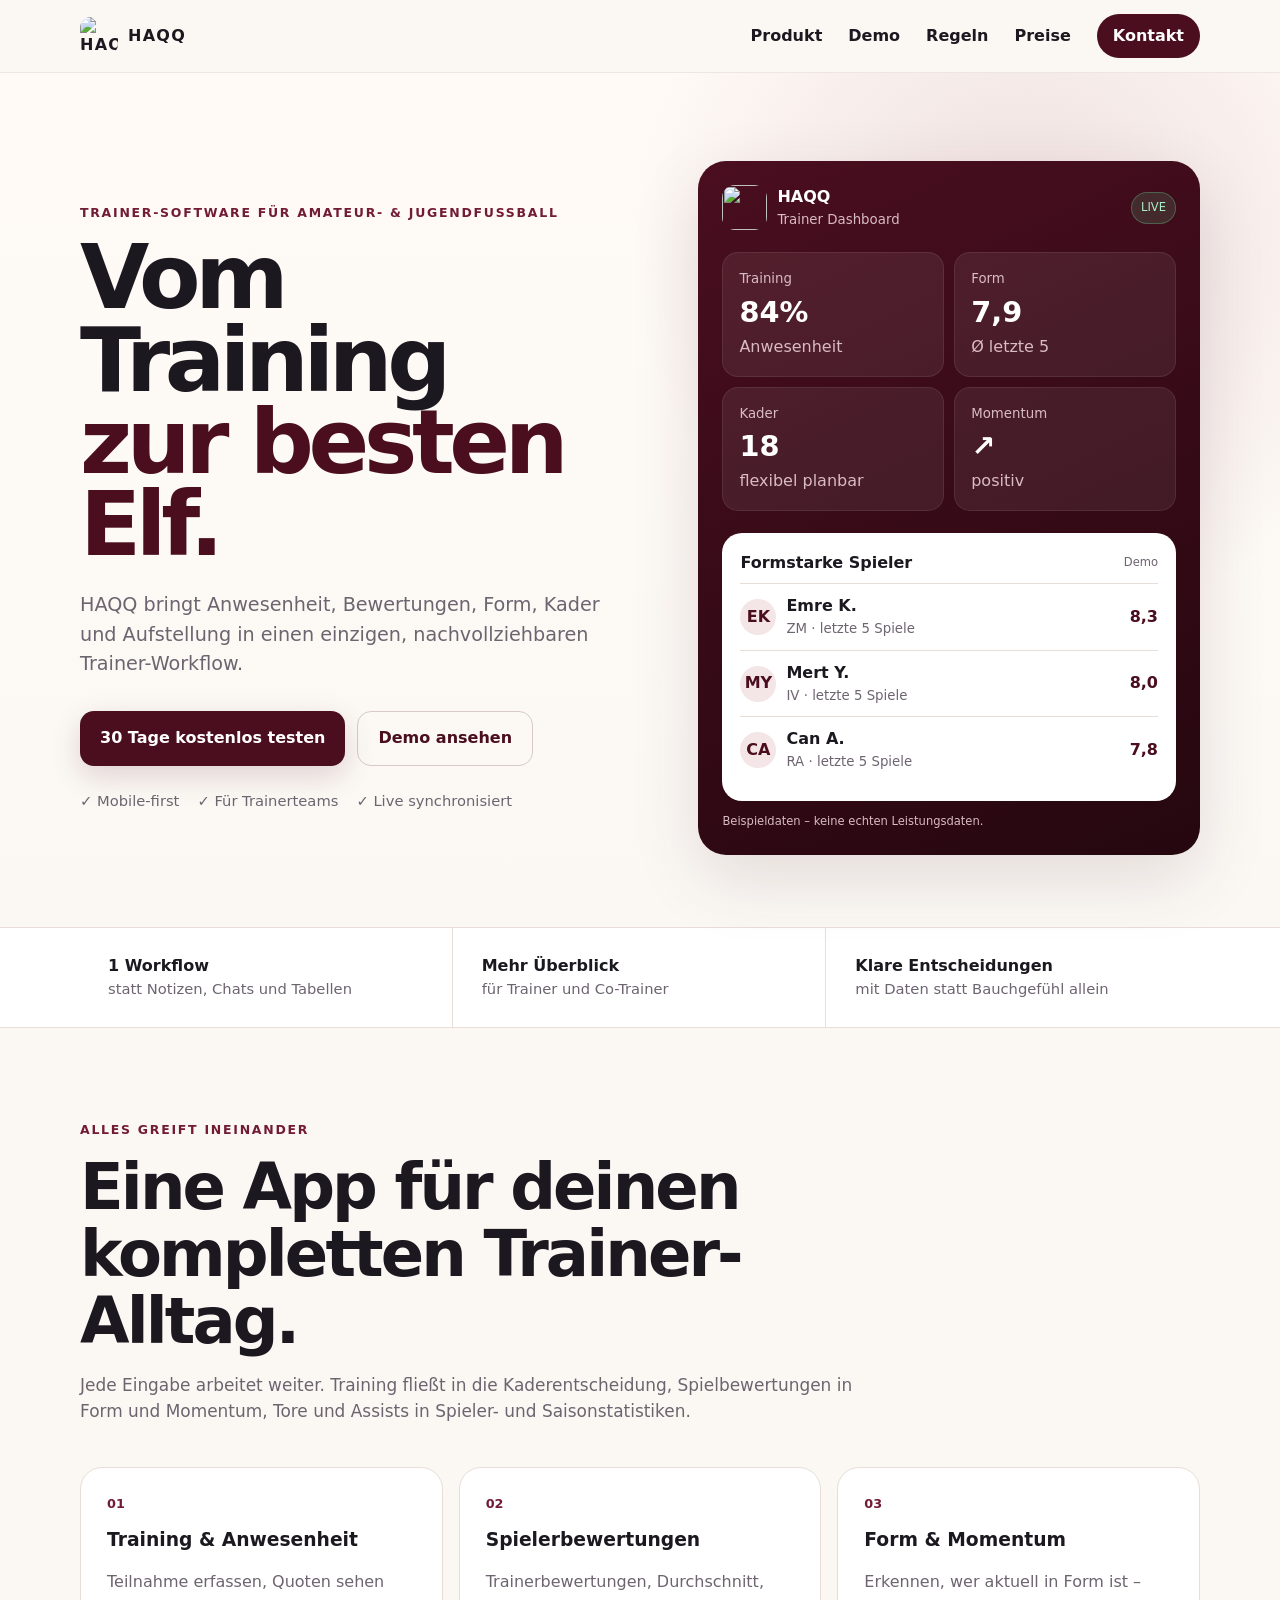
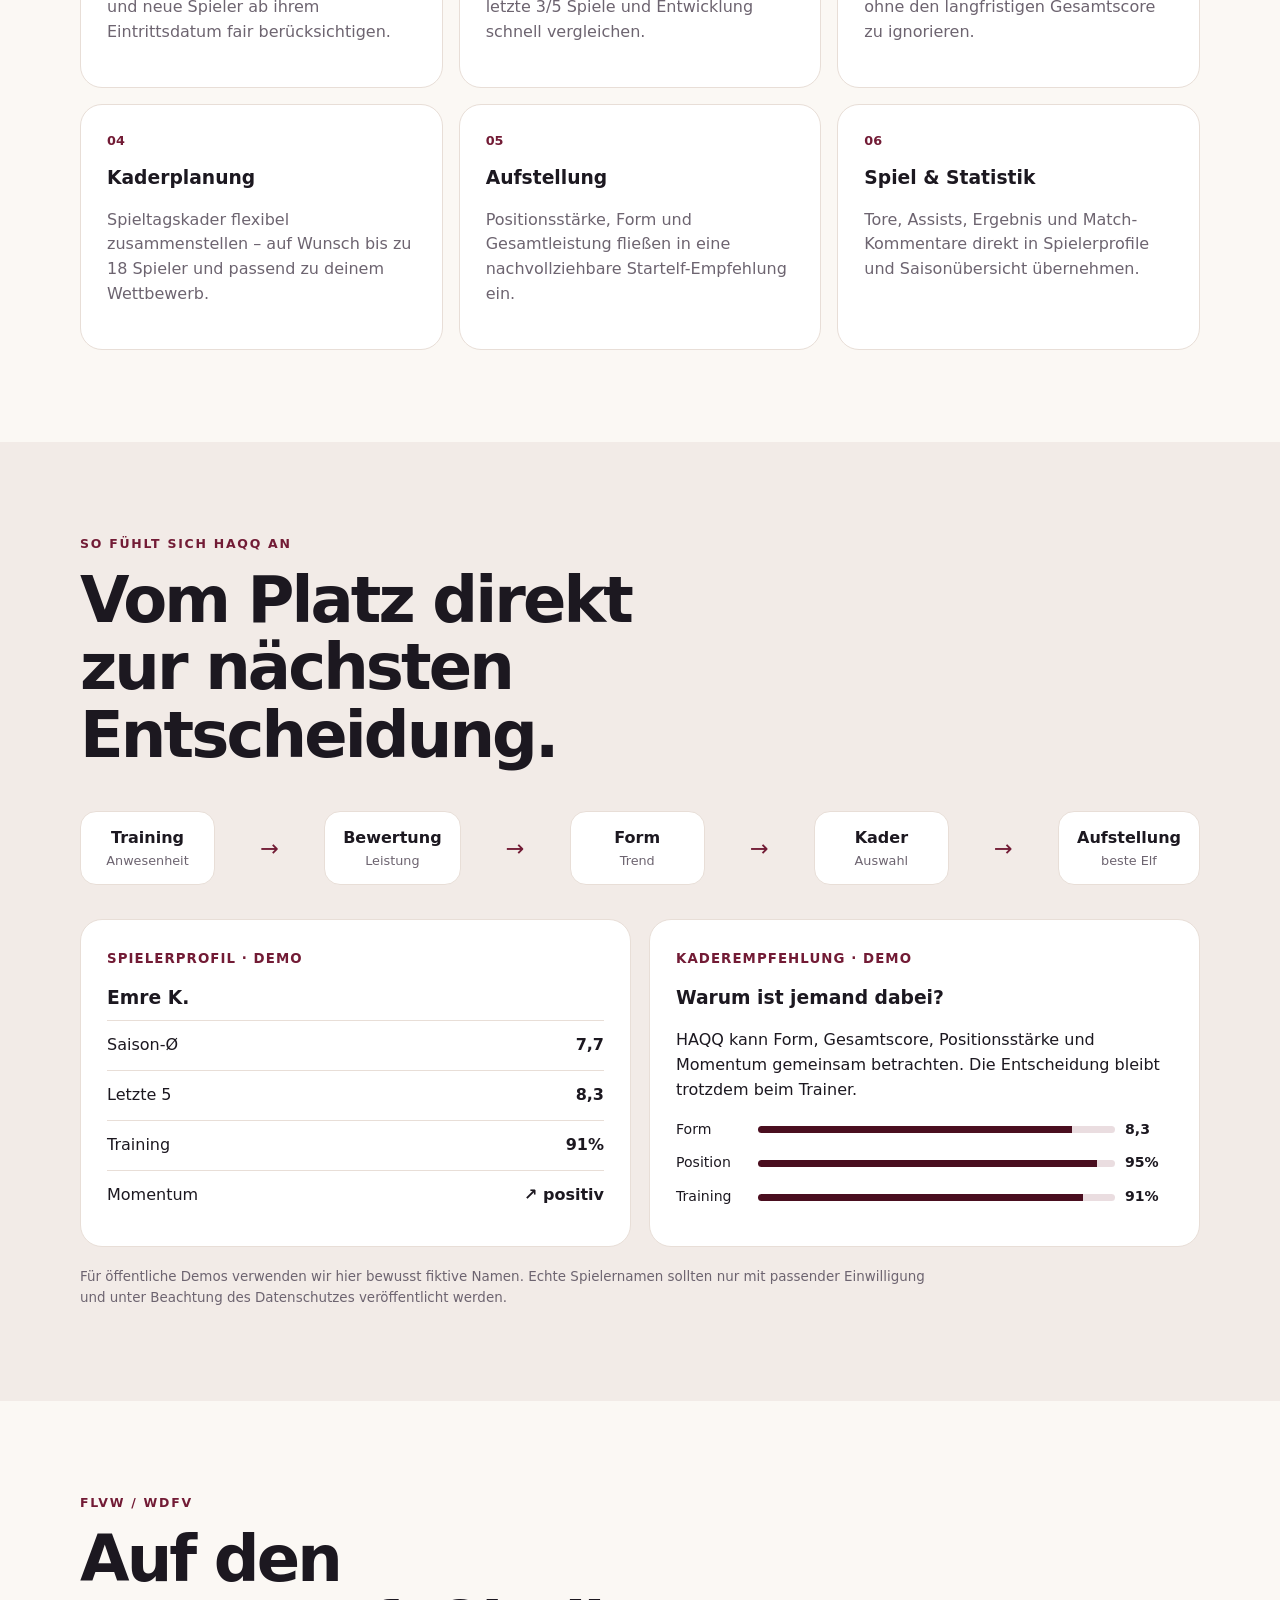
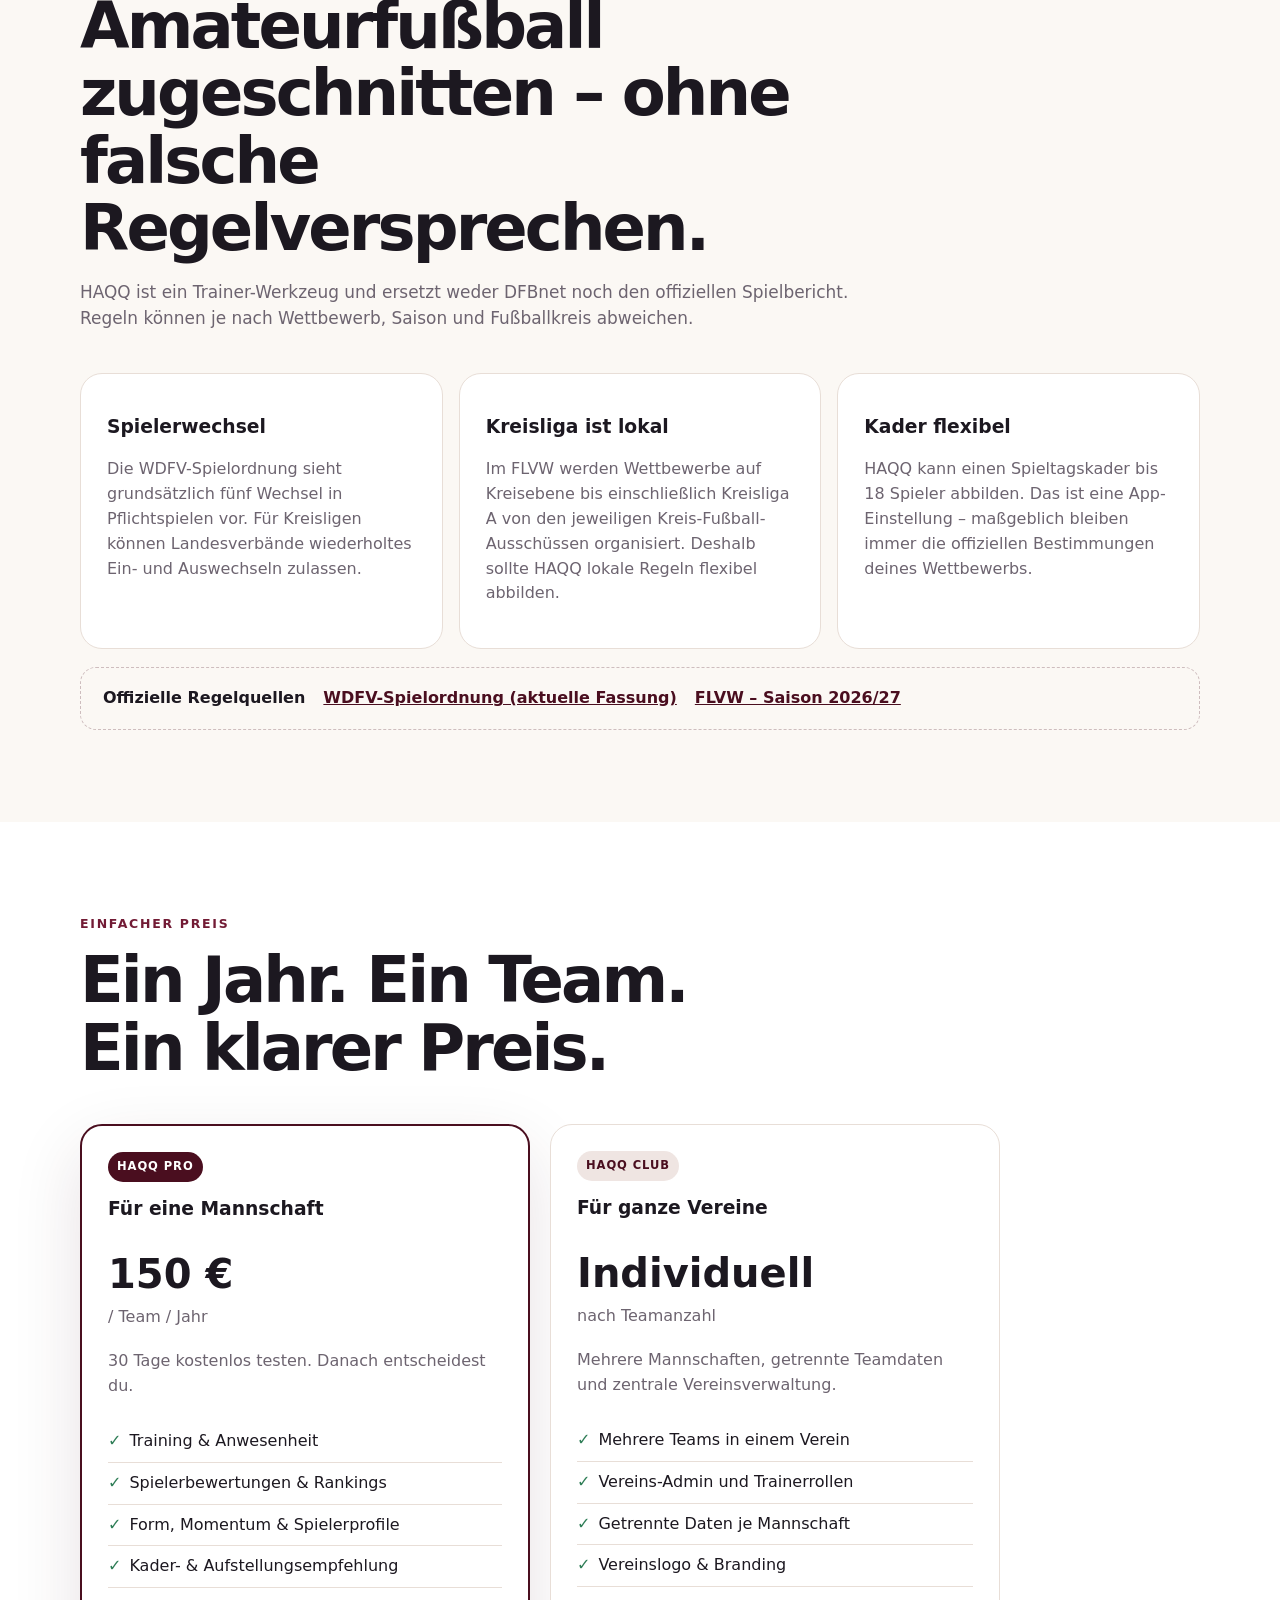
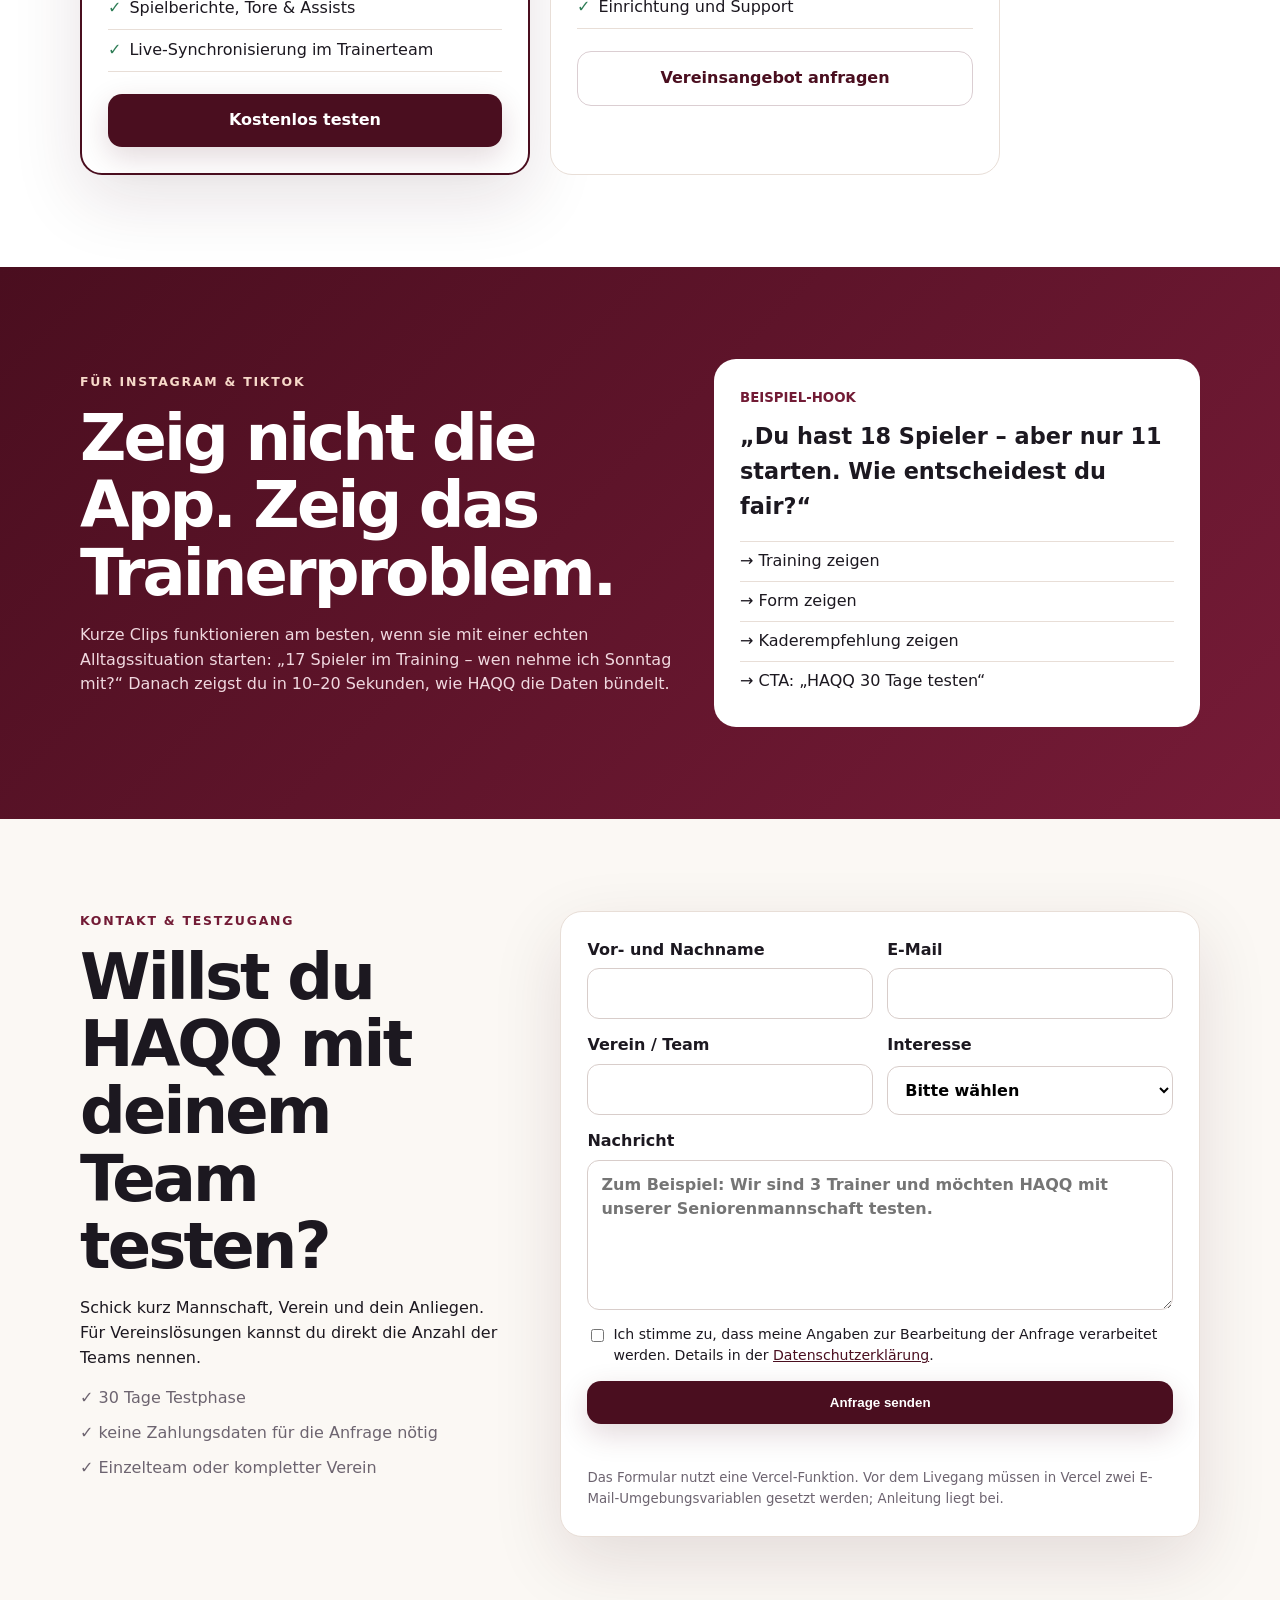
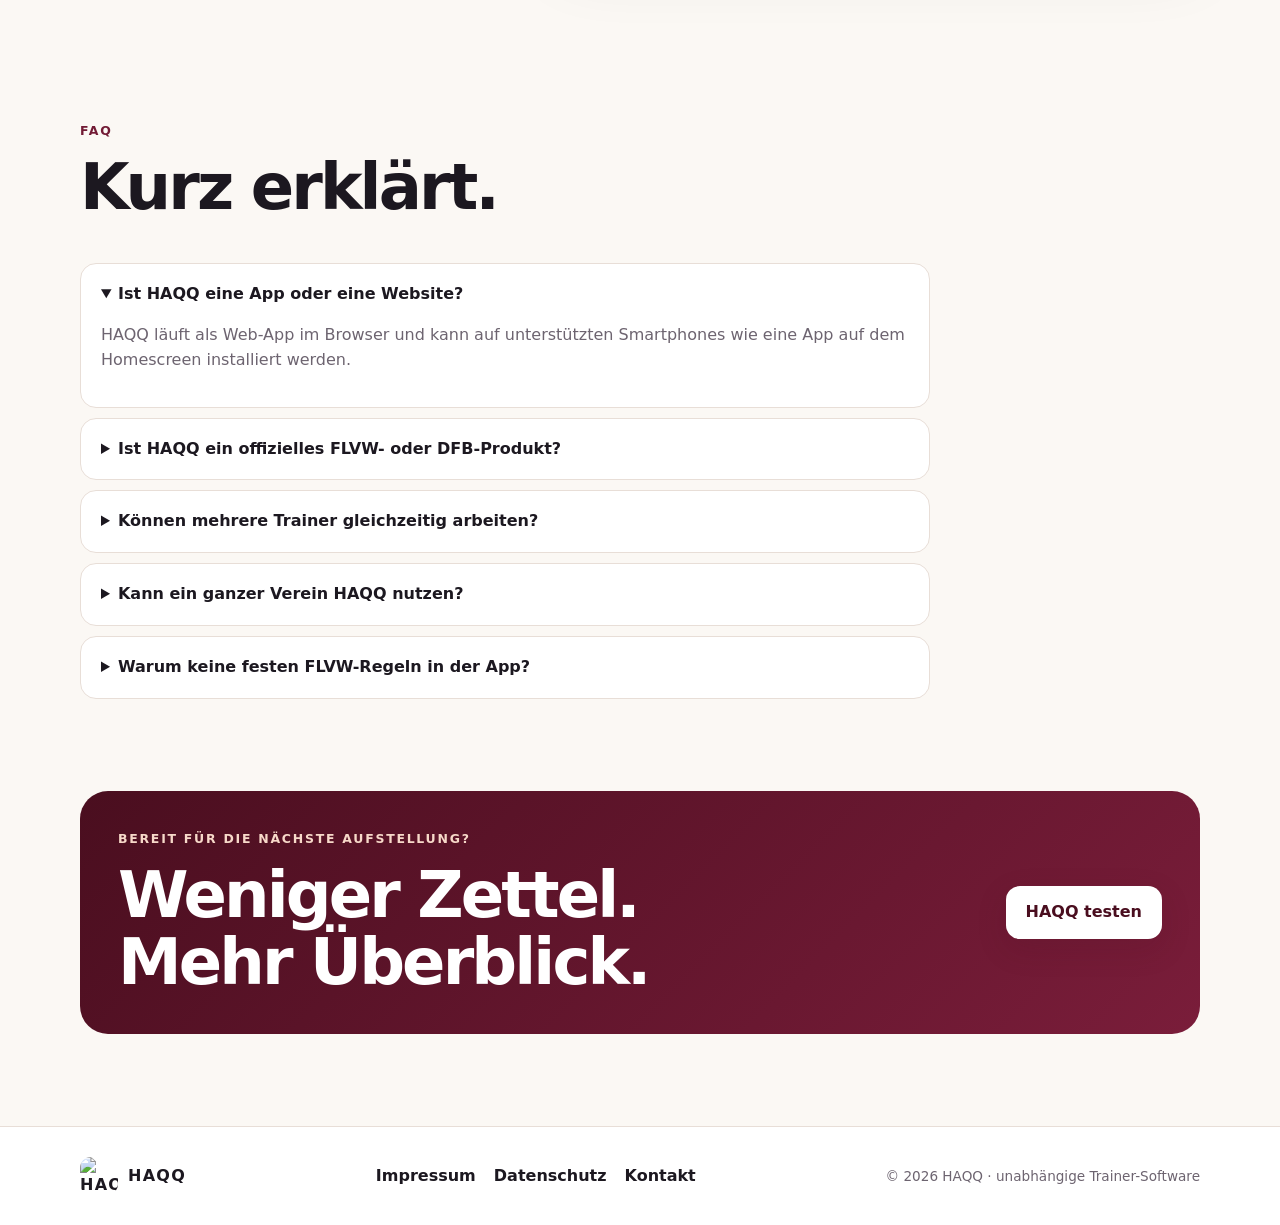
==== index.html @ f26fa5cb "Add files via upload" ====
<!doctype html>
<html lang="de">
<head>
  <meta charset="utf-8" />
  <meta name="viewport" content="width=device-width,initial-scale=1" />
  <meta name="theme-color" content="#4a0e1f" />
  <title>HAQQ – Trainer-App für Amateur- und Jugendfußball</title>
  <meta name="description" content="HAQQ verbindet Training, Spielerbewertungen, Form, Kaderplanung und Aufstellung in einem Trainer-Workflow. Für Amateur- und Jugendteams." />
  <meta property="og:title" content="HAQQ – Vom Training zur besten Elf" />
  <meta property="og:description" content="Training, Form, Kader und Aufstellung in einem klaren Trainer-Workflow." />
  <meta property="og:type" content="website" />
  <meta property="og:image" content="assets/haqq-logo.png" />
  <link rel="icon" href="assets/favicon-64.png" />
  <link rel="apple-touch-icon" href="assets/haqq-logo.png" />
  <link rel="stylesheet" href="styles.css" />
</head>
<body>
  <header class="site-header">
    <div class="container nav">
      <a class="brand" href="#top" aria-label="HAQQ Startseite">
        <img src="assets/haqq-logo.png" alt="HAQQ Logo" />
        <span>HAQQ</span>
      </a>
      <button class="menu-btn" type="button" aria-label="Menü öffnen" aria-expanded="false">☰</button>
      <nav class="nav-links" aria-label="Hauptnavigation">
        <a href="#produkt">Produkt</a>
        <a href="#demo">Demo</a>
        <a href="#regeln">Regeln</a>
        <a href="#preise">Preise</a>
        <a href="#kontakt" class="nav-cta">Kontakt</a>
      </nav>
    </div>
  </header>

  <main id="top">
    <section class="hero">
      <div class="container hero-grid">
        <div class="hero-copy">
          <div class="eyebrow">TRAINER-SOFTWARE FÜR AMATEUR- & JUGENDFUSSBALL</div>
          <h1>Vom Training<br><span>zur besten Elf.</span></h1>
          <p class="lead">HAQQ bringt Anwesenheit, Bewertungen, Form, Kader und Aufstellung in einen einzigen, nachvollziehbaren Trainer-Workflow.</p>
          <div class="hero-actions">
            <a class="btn" href="#kontakt">30 Tage kostenlos testen</a>
            <a class="btn btn-ghost" href="#demo">Demo ansehen</a>
          </div>
          <div class="proof-row">
            <span>✓ Mobile-first</span>
            <span>✓ Für Trainerteams</span>
            <span>✓ Live synchronisiert</span>
          </div>
        </div>

        <div class="dashboard-card" aria-label="Beispiel-Dashboard">
          <div class="dash-head">
            <div class="dash-brand"><img src="assets/haqq-logo.png" alt="" /><div><b>HAQQ</b><small>Trainer Dashboard</small></div></div>
            <span class="status">LIVE</span>
          </div>
          <div class="metrics">
            <div><small>Training</small><b>84%</b><span>Anwesenheit</span></div>
            <div><small>Form</small><b>7,9</b><span>Ø letzte 5</span></div>
            <div><small>Kader</small><b>18</b><span>flexibel planbar</span></div>
            <div><small>Momentum</small><b>↗</b><span>positiv</span></div>
          </div>
          <div class="mini-list">
            <div class="mini-head"><b>Formstarke Spieler</b><span>Demo</span></div>
            <div class="player"><span class="avatar">EK</span><div><b>Emre K.</b><small>ZM · letzte 5 Spiele</small></div><strong>8,3</strong></div>
            <div class="player"><span class="avatar">MY</span><div><b>Mert Y.</b><small>IV · letzte 5 Spiele</small></div><strong>8,0</strong></div>
            <div class="player"><span class="avatar">CA</span><div><b>Can A.</b><small>RA · letzte 5 Spiele</small></div><strong>7,8</strong></div>
          </div>
          <p class="demo-note">Beispieldaten – keine echten Leistungsdaten.</p>
        </div>
      </div>
    </section>

    <section class="logo-strip">
      <div class="container strip-grid">
        <div><strong>1 Workflow</strong><span>statt Notizen, Chats und Tabellen</span></div>
        <div><strong>Mehr Überblick</strong><span>für Trainer und Co-Trainer</span></div>
        <div><strong>Klare Entscheidungen</strong><span>mit Daten statt Bauchgefühl allein</span></div>
      </div>
    </section>

    <section id="produkt" class="section container">
      <div class="section-head">
        <div class="eyebrow">ALLES GREIFT INEINANDER</div>
        <h2>Eine App für deinen kompletten Trainer-Alltag.</h2>
        <p>Jede Eingabe arbeitet weiter. Training fließt in die Kaderentscheidung, Spielbewertungen in Form und Momentum, Tore und Assists in Spieler- und Saisonstatistiken.</p>
      </div>
      <div class="feature-grid">
        <article class="feature"><div class="num">01</div><h3>Training & Anwesenheit</h3><p>Teilnahme erfassen, Quoten sehen und neue Spieler ab ihrem Eintrittsdatum fair berücksichtigen.</p></article>
        <article class="feature"><div class="num">02</div><h3>Spielerbewertungen</h3><p>Trainerbewertungen, Durchschnitt, letzte 3/5 Spiele und Entwicklung schnell vergleichen.</p></article>
        <article class="feature"><div class="num">03</div><h3>Form & Momentum</h3><p>Erkennen, wer aktuell in Form ist – ohne den langfristigen Gesamtscore zu ignorieren.</p></article>
        <article class="feature"><div class="num">04</div><h3>Kaderplanung</h3><p>Spieltagskader flexibel zusammenstellen – auf Wunsch bis zu 18 Spieler und passend zu deinem Wettbewerb.</p></article>
        <article class="feature"><div class="num">05</div><h3>Aufstellung</h3><p>Positionsstärke, Form und Gesamtleistung fließen in eine nachvollziehbare Startelf-Empfehlung ein.</p></article>
        <article class="feature"><div class="num">06</div><h3>Spiel & Statistik</h3><p>Tore, Assists, Ergebnis und Match-Kommentare direkt in Spielerprofile und Saisonübersicht übernehmen.</p></article>
      </div>
    </section>

    <section id="demo" class="section demo-section">
      <div class="container">
        <div class="section-head narrow">
          <div class="eyebrow">SO FÜHLT SICH HAQQ AN</div>
          <h2>Vom Platz direkt zur nächsten Entscheidung.</h2>
        </div>
        <div class="flow">
          <div><b>Training</b><span>Anwesenheit</span></div><em>→</em>
          <div><b>Bewertung</b><span>Leistung</span></div><em>→</em>
          <div><b>Form</b><span>Trend</span></div><em>→</em>
          <div><b>Kader</b><span>Auswahl</span></div><em>→</em>
          <div><b>Aufstellung</b><span>beste Elf</span></div>
        </div>
        <div class="demo-panels">
          <article class="demo-panel">
            <small>SPIELERPROFIL · DEMO</small>
            <h3>Emre K.</h3>
            <div class="statline"><span>Saison-Ø</span><b>7,7</b></div>
            <div class="statline"><span>Letzte 5</span><b>8,3</b></div>
            <div class="statline"><span>Training</span><b>91%</b></div>
            <div class="statline"><span>Momentum</span><b>↗ positiv</b></div>
          </article>
          <article class="demo-panel">
            <small>KADEREMPFEHLUNG · DEMO</small>
            <h3>Warum ist jemand dabei?</h3>
            <p>HAQQ kann Form, Gesamtscore, Positionsstärke und Momentum gemeinsam betrachten. Die Entscheidung bleibt trotzdem beim Trainer.</p>
            <div class="reason"><span>Form</span><i style="--w:88%"></i><b>8,3</b></div>
            <div class="reason"><span>Position</span><i style="--w:95%"></i><b>95%</b></div>
            <div class="reason"><span>Training</span><i style="--w:91%"></i><b>91%</b></div>
          </article>
        </div>
        <p class="privacy-note">Für öffentliche Demos verwenden wir hier bewusst fiktive Namen. Echte Spielernamen sollten nur mit passender Einwilligung und unter Beachtung des Datenschutzes veröffentlicht werden.</p>
      </div>
    </section>

    <section id="regeln" class="section container rules-section">
      <div class="section-head">
        <div class="eyebrow">FLVW / WDFV</div>
        <h2>Auf den Amateurfußball zugeschnitten – ohne falsche Regelversprechen.</h2>
        <p>HAQQ ist ein Trainer-Werkzeug und ersetzt weder DFBnet noch den offiziellen Spielbericht. Regeln können je nach Wettbewerb, Saison und Fußballkreis abweichen.</p>
      </div>
      <div class="rules-grid">
        <article class="rule-card"><h3>Spielerwechsel</h3><p>Die WDFV-Spielordnung sieht grundsätzlich fünf Wechsel in Pflichtspielen vor. Für Kreisligen können Landesverbände wiederholtes Ein- und Auswechseln zulassen.</p></article>
        <article class="rule-card"><h3>Kreisliga ist lokal</h3><p>Im FLVW werden Wettbewerbe auf Kreisebene bis einschließlich Kreisliga A von den jeweiligen Kreis-Fußball-Ausschüssen organisiert. Deshalb sollte HAQQ lokale Regeln flexibel abbilden.</p></article>
        <article class="rule-card"><h3>Kader flexibel</h3><p>HAQQ kann einen Spieltagskader bis 18 Spieler abbilden. Das ist eine App-Einstellung – maßgeblich bleiben immer die offiziellen Bestimmungen deines Wettbewerbs.</p></article>
      </div>
      <div class="source-box">
        <b>Offizielle Regelquellen</b>
        <a href="https://wdfv.de/download/wdfv-satzung-und-ordnungen/d-spielordnung.pdf" target="_blank" rel="noreferrer">WDFV-Spielordnung (aktuelle Fassung)</a>
        <a href="https://flvw.de/de/rahmenterminkalender-fuer-die-saison-202627-verabschiedet.htm" target="_blank" rel="noreferrer">FLVW – Saison 2026/27</a>
      </div>
    </section>

    <section id="preise" class="section pricing-section">
      <div class="container">
        <div class="section-head narrow">
          <div class="eyebrow">EINFACHER PREIS</div>
          <h2>Ein Jahr. Ein Team. Ein klarer Preis.</h2>
        </div>
        <div class="pricing-grid">
          <article class="price-card featured">
            <span class="badge">HAQQ PRO</span>
            <h3>Für eine Mannschaft</h3>
            <div class="price"><strong>150 €</strong><span>/ Team / Jahr</span></div>
            <p>30 Tage kostenlos testen. Danach entscheidest du.</p>
            <ul>
              <li>Training & Anwesenheit</li>
              <li>Spielerbewertungen & Rankings</li>
              <li>Form, Momentum & Spielerprofile</li>
              <li>Kader- & Aufstellungsempfehlung</li>
              <li>Spielberichte, Tore & Assists</li>
              <li>Live-Synchronisierung im Trainerteam</li>
            </ul>
            <a href="#kontakt" class="btn full">Kostenlos testen</a>
          </article>
          <article class="price-card club">
            <span class="badge muted">HAQQ CLUB</span>
            <h3>Für ganze Vereine</h3>
            <div class="price"><strong>Individuell</strong><span>nach Teamanzahl</span></div>
            <p>Mehrere Mannschaften, getrennte Teamdaten und zentrale Vereinsverwaltung.</p>
            <ul>
              <li>Mehrere Teams in einem Verein</li>
              <li>Vereins-Admin und Trainerrollen</li>
              <li>Getrennte Daten je Mannschaft</li>
              <li>Vereinslogo & Branding</li>
              <li>Einrichtung und Support</li>
            </ul>
            <a href="#kontakt" class="btn btn-ghost full">Vereinsangebot anfragen</a>
          </article>
        </div>
      </div>
    </section>

    <section class="section social-section">
      <div class="container social-grid">
        <div>
          <div class="eyebrow light">FÜR INSTAGRAM & TIKTOK</div>
          <h2>Zeig nicht die App. Zeig das Trainerproblem.</h2>
          <p>Kurze Clips funktionieren am besten, wenn sie mit einer echten Alltagssituation starten: „17 Spieler im Training – wen nehme ich Sonntag mit?“ Danach zeigst du in 10–20 Sekunden, wie HAQQ die Daten bündelt.</p>
        </div>
        <div class="hook-card">
          <small>BEISPIEL-HOOK</small>
          <b>„Du hast 18 Spieler – aber nur 11 starten. Wie entscheidest du fair?“</b>
          <span>→ Training zeigen</span>
          <span>→ Form zeigen</span>
          <span>→ Kaderempfehlung zeigen</span>
          <span>→ CTA: „HAQQ 30 Tage testen“</span>
        </div>
      </div>
    </section>

    <section id="kontakt" class="section contact-section">
      <div class="container contact-grid">
        <div>
          <div class="eyebrow">KONTAKT & TESTZUGANG</div>
          <h2>Willst du HAQQ mit deinem Team testen?</h2>
          <p>Schick kurz Mannschaft, Verein und dein Anliegen. Für Vereinslösungen kannst du direkt die Anzahl der Teams nennen.</p>
          <div class="contact-points">
            <span>✓ 30 Tage Testphase</span>
            <span>✓ keine Zahlungsdaten für die Anfrage nötig</span>
            <span>✓ Einzelteam oder kompletter Verein</span>
          </div>
        </div>

        <form id="contactForm" class="contact-form" novalidate>
          <div class="form-row">
            <label>Vor- und Nachname<input name="name" autocomplete="name" required /></label>
            <label>E-Mail<input name="email" type="email" autocomplete="email" required /></label>
          </div>
          <div class="form-row">
            <label>Verein / Team<input name="club" required /></label>
            <label>Interesse<select name="interest" required><option value="">Bitte wählen</option><option>HAQQ Pro – Einzelteam</option><option>HAQQ Club – mehrere Teams</option><option>Demo / Rückfrage</option></select></label>
          </div>
          <label>Nachricht<textarea name="message" rows="5" placeholder="Zum Beispiel: Wir sind 3 Trainer und möchten HAQQ mit unserer Seniorenmannschaft testen." required></textarea></label>
          <label class="check"><input type="checkbox" name="privacy" required /> <span>Ich stimme zu, dass meine Angaben zur Bearbeitung der Anfrage verarbeitet werden. Details in der <a href="datenschutz.html">Datenschutzerklärung</a>.</span></label>
          <button class="btn full" type="submit">Anfrage senden</button>
          <p id="formStatus" class="form-status" role="status"></p>
          <small class="form-hint">Das Formular nutzt eine Vercel-Funktion. Vor dem Livegang müssen in Vercel zwei E-Mail-Umgebungsvariablen gesetzt werden; Anleitung liegt bei.</small>
        </form>
      </div>
    </section>

    <section class="section faq-section">
      <div class="container">
        <div class="section-head narrow"><div class="eyebrow">FAQ</div><h2>Kurz erklärt.</h2></div>
        <div class="faq">
          <details open><summary>Ist HAQQ eine App oder eine Website?</summary><p>HAQQ läuft als Web-App im Browser und kann auf unterstützten Smartphones wie eine App auf dem Homescreen installiert werden.</p></details>
          <details><summary>Ist HAQQ ein offizielles FLVW- oder DFB-Produkt?</summary><p>Nein. HAQQ ist ein unabhängiges Trainer-Werkzeug. DFBnet, offizielle Spielberichte und die jeweiligen Wettbewerbsbestimmungen bleiben maßgeblich.</p></details>
          <details><summary>Können mehrere Trainer gleichzeitig arbeiten?</summary><p>Ja. Teamdaten können live synchronisiert werden, damit Trainer und Co-Trainer denselben Stand sehen.</p></details>
          <details><summary>Kann ein ganzer Verein HAQQ nutzen?</summary><p>Das ist als HAQQ Club vorgesehen: mehrere Teams, getrennte Mannschaftsdaten, Rollen und zentrale Vereinsverwaltung.</p></details>
          <details><summary>Warum keine festen FLVW-Regeln in der App?</summary><p>Weil Regeln je nach Spielklasse, Fußballkreis und Saison variieren können. HAQQ soll diese Unterschiede flexibel abbilden statt pauschale Regeln zu behaupten.</p></details>
        </div>
      </div>
    </section>

    <section class="final-cta">
      <div class="container cta-box">
        <div><div class="eyebrow light">BEREIT FÜR DIE NÄCHSTE AUFSTELLUNG?</div><h2>Weniger Zettel.<br>Mehr Überblick.</h2></div>
        <a class="btn btn-light" href="#kontakt">HAQQ testen</a>
      </div>
    </section>
  </main>

  <footer>
    <div class="container footer-grid">
      <div class="brand"><img src="assets/haqq-logo.png" alt="HAQQ" /><span>HAQQ</span></div>
      <div class="footer-links"><a href="impressum.html">Impressum</a><a href="datenschutz.html">Datenschutz</a><a href="#kontakt">Kontakt</a></div>
      <span>© 2026 HAQQ · unabhängige Trainer-Software</span>
    </div>
  </footer>

  <script src="script.js"></script>
</body>
</html>
---- styles.css ----
:root{--bg:#fbf8f4;--paper:#fff;--ink:#1c1820;--muted:#6d6470;--wine:#4a0e1f;--wine2:#721b35;--cream:#f8ead8;--line:#e8ded7;--green:#2e7d56;--shadow:0 24px 70px rgba(57,14,30,.12)}*{box-sizing:border-box}html{scroll-behavior:smooth}body{margin:0;font-family:Inter,ui-sans-serif,system-ui,-apple-system,BlinkMacSystemFont,"Segoe UI",sans-serif;color:var(--ink);background:var(--bg);line-height:1.55}.container{width:min(1120px,calc(100% - 40px));margin:auto}.site-header{position:sticky;top:0;z-index:50;background:rgba(251,248,244,.9);backdrop-filter:blur(14px);border-bottom:1px solid rgba(74,14,31,.08)}.nav{height:72px;display:flex;align-items:center;gap:28px}.brand{display:flex;align-items:center;gap:10px;text-decoration:none;color:var(--ink);font-weight:900;letter-spacing:.08em}.brand img{width:38px;height:38px;border-radius:11px}.nav-links{margin-left:auto;display:flex;align-items:center;gap:26px}.nav-links a,.footer-links a{color:var(--ink);text-decoration:none;font-weight:650}.nav-cta{background:var(--wine);color:#fff!important;padding:10px 16px;border-radius:999px}.menu-btn{display:none;margin-left:auto;border:0;background:transparent;font-size:24px}.hero{padding:88px 0 72px;background:radial-gradient(circle at 80% 20%,rgba(114,27,53,.12),transparent 32%),linear-gradient(180deg,#fffaf6 0%,var(--bg) 100%)}.hero-grid{display:grid;grid-template-columns:1.05fr .95fr;gap:64px;align-items:center}.eyebrow{font-size:.78rem;letter-spacing:.14em;font-weight:850;color:var(--wine2);margin-bottom:14px}.eyebrow.light{color:#f7d9c9}.hero h1{font-size:clamp(3.2rem,7vw,6.6rem);line-height:.92;letter-spacing:-.06em;margin:0 0 24px}.hero h1 span{color:var(--wine)}.lead{font-size:1.2rem;color:var(--muted);max-width:640px}.hero-actions{display:flex;gap:12px;margin:32px 0 24px;flex-wrap:wrap}.btn{display:inline-flex;align-items:center;justify-content:center;border:0;border-radius:14px;padding:14px 20px;background:var(--wine);color:#fff;text-decoration:none;font-weight:850;cursor:pointer;box-shadow:0 10px 30px rgba(74,14,31,.16)}.btn:hover{transform:translateY(-1px)}.btn-ghost{background:transparent;color:var(--wine);border:1px solid rgba(74,14,31,.2);box-shadow:none}.btn-light{background:#fff;color:var(--wine)}.full{width:100%}.proof-row{display:flex;gap:18px;flex-wrap:wrap;color:var(--muted);font-size:.92rem}.dashboard-card{background:linear-gradient(155deg,#4a0e1f,#250710);color:#fff;border-radius:28px;padding:24px;box-shadow:var(--shadow);position:relative;overflow:hidden}.dashboard-card:before{content:"";position:absolute;inset:-50% auto auto 48%;width:260px;height:260px;background:rgba(255,255,255,.08);filter:blur(10px);border-radius:50%}.dash-head,.dash-brand{display:flex;align-items:center}.dash-head{justify-content:space-between;position:relative}.dash-brand{gap:10px}.dash-brand img{width:45px;height:45px;border-radius:13px}.dash-brand small{display:block;color:#d9bbc5}.status{font-size:.72rem;background:rgba(99,224,155,.14);color:#a9efc5;border:1px solid rgba(99,224,155,.3);padding:6px 9px;border-radius:999px}.metrics{display:grid;grid-template-columns:repeat(2,1fr);gap:10px;margin:22px 0}.metrics div{background:rgba(255,255,255,.07);border:1px solid rgba(255,255,255,.08);border-radius:16px;padding:16px}.metrics small,.metrics span{display:block;color:#d9bbc5}.metrics b{font-size:1.8rem}.mini-list{background:#fff;color:var(--ink);padding:18px;border-radius:20px}.mini-head,.player{display:flex;align-items:center}.mini-head{justify-content:space-between;margin-bottom:8px}.mini-head span{font-size:.72rem;color:var(--muted)}.player{gap:10px;padding:10px 0;border-top:1px solid var(--line)}.avatar{width:36px;height:36px;border-radius:50%;background:#f4e5e7;color:var(--wine);display:grid;place-items:center;font-weight:900}.player div{flex:1}.player small{display:block;color:var(--muted)}.player strong{color:var(--wine)}.demo-note{font-size:.72rem;color:#d9bbc5;margin:12px 0 0}.logo-strip{background:#fff;border-top:1px solid var(--line);border-bottom:1px solid var(--line)}.strip-grid{display:grid;grid-template-columns:repeat(3,1fr);gap:1px}.strip-grid div{padding:26px 28px;border-right:1px solid var(--line)}.strip-grid div:last-child{border-right:0}.strip-grid strong,.strip-grid span{display:block}.strip-grid span{color:var(--muted);font-size:.92rem}.section{padding:92px 0}.section-head{max-width:800px;margin-bottom:42px}.section-head.narrow{max-width:640px}.section-head h2,.contact-grid h2,.social-grid h2,.cta-box h2{font-size:clamp(2.1rem,5vw,4rem);line-height:1.05;letter-spacing:-.045em;margin:0 0 16px}.section-head p{color:var(--muted);font-size:1.06rem}.feature-grid{display:grid;grid-template-columns:repeat(3,1fr);gap:16px}.feature,.rule-card,.demo-panel,.price-card{background:#fff;border:1px solid var(--line);border-radius:22px;padding:26px}.num{font-weight:900;color:var(--wine2);font-size:.8rem}.feature h3,.rule-card h3,.demo-panel h3,.price-card h3{margin:12px 0 8px}.feature p,.rule-card p,.price-card p{color:var(--muted)}.demo-section{background:#f2ebe7}.flow{display:flex;align-items:center;justify-content:space-between;gap:10px;margin:32px 0 34px}.flow div{background:#fff;border:1px solid var(--line);border-radius:16px;padding:14px 18px;min-width:135px;text-align:center}.flow b,.flow span{display:block}.flow span{font-size:.8rem;color:var(--muted)}.flow em{font-style:normal;color:var(--wine2);font-size:1.4rem}.demo-panels{display:grid;grid-template-columns:1fr 1fr;gap:18px}.demo-panel small{color:var(--wine2);font-weight:850;letter-spacing:.08em}.statline{display:flex;justify-content:space-between;border-top:1px solid var(--line);padding:12px 0}.reason{display:grid;grid-template-columns:72px 1fr 48px;gap:10px;align-items:center;margin:12px 0;font-size:.88rem}.reason i{height:7px;border-radius:999px;background:linear-gradient(90deg,var(--wine) var(--w),#eadde0 var(--w));}.privacy-note{font-size:.84rem;color:var(--muted);max-width:850px;margin:20px 0 0}.rules-grid{display:grid;grid-template-columns:repeat(3,1fr);gap:16px}.source-box{margin-top:18px;padding:18px 22px;border:1px dashed rgba(74,14,31,.25);border-radius:16px;display:flex;gap:18px;flex-wrap:wrap;align-items:center}.source-box a{color:var(--wine);font-weight:750}.pricing-section{background:#fff}.pricing-grid{display:grid;grid-template-columns:1fr 1fr;gap:20px;max-width:920px}.price-card.featured{border:2px solid var(--wine);box-shadow:var(--shadow)}.badge{display:inline-block;border-radius:999px;background:var(--wine);color:#fff;font-size:.72rem;font-weight:900;padding:6px 9px;letter-spacing:.08em}.badge.muted{background:#efe5e2;color:var(--wine)}.price{margin:20px 0}.price strong{font-size:2.5rem;display:block}.price span{color:var(--muted)}.price-card ul{list-style:none;padding:0;margin:22px 0}.price-card li{padding:8px 0;border-bottom:1px solid var(--line)}.price-card li:before{content:"✓";color:var(--green);font-weight:900;margin-right:8px}.social-section{background:linear-gradient(135deg,#4a0e1f,#761b37);color:#fff}.social-grid{display:grid;grid-template-columns:1.1fr .9fr;gap:40px;align-items:center}.social-grid p{color:#f0d8df}.hook-card{background:#fff;color:var(--ink);border-radius:22px;padding:26px}.hook-card small{color:var(--wine2);font-weight:850}.hook-card b{display:block;font-size:1.4rem;margin:10px 0 18px}.hook-card span{display:block;padding:7px 0;border-top:1px solid var(--line)}.contact-grid{display:grid;grid-template-columns:.8fr 1.2fr;gap:54px;align-items:start}.contact-points{display:grid;gap:10px;color:var(--muted)}.contact-form{background:#fff;border:1px solid var(--line);border-radius:22px;padding:26px;box-shadow:var(--shadow)}.form-row{display:grid;grid-template-columns:1fr 1fr;gap:14px}.contact-form label{display:grid;gap:6px;font-weight:750;margin-bottom:14px}.contact-form input,.contact-form select,.contact-form textarea{width:100%;border:1px solid #d8cdca;border-radius:12px;padding:12px 13px;font:inherit;background:#fff}.contact-form input:focus,.contact-form select:focus,.contact-form textarea:focus{outline:2px solid rgba(114,27,53,.15);border-color:var(--wine2)}.check{grid-template-columns:auto 1fr!important;align-items:start;font-weight:500!important;font-size:.88rem}.check input{width:auto;margin-top:5px}.check a{color:var(--wine)}.form-status{min-height:24px;margin:12px 0 0;font-weight:750}.form-hint{display:block;color:var(--muted);margin-top:8px}.faq{display:grid;gap:10px;max-width:850px}.faq details{background:#fff;border:1px solid var(--line);border-radius:16px;padding:18px 20px}.faq summary{font-weight:850;cursor:pointer}.faq p{color:var(--muted)}.final-cta{padding:0 0 92px}.cta-box{background:linear-gradient(135deg,#4a0e1f,#7a1d3a);color:#fff;border-radius:28px;padding:38px;display:flex;justify-content:space-between;align-items:center;gap:24px}.cta-box h2{margin:0}footer{border-top:1px solid var(--line);padding:30px 0;background:#fff}.footer-grid{display:grid;grid-template-columns:auto 1fr auto;gap:24px;align-items:center}.footer-links{display:flex;gap:18px;justify-content:center}footer>div>span{color:var(--muted);font-size:.85rem}@media(max-width:850px){.nav-links{display:none;position:absolute;top:72px;left:0;right:0;background:#fff;padding:18px 20px;border-bottom:1px solid var(--line);flex-direction:column;align-items:flex-start}.nav-links.open{display:flex}.menu-btn{display:block}.hero{padding-top:54px}.hero-grid,.contact-grid,.social-grid{grid-template-columns:1fr}.hero-grid{gap:34px}.strip-grid,.feature-grid,.rules-grid{grid-template-columns:1fr}.strip-grid div{border-right:0;border-bottom:1px solid var(--line)}.demo-panels,.pricing-grid{grid-template-columns:1fr}.flow{overflow-x:auto;justify-content:flex-start;padding-bottom:6px}.flow div{min-width:128px}.section{padding:68px 0}.footer-grid{grid-template-columns:1fr;text-align:center}.footer-grid .brand{justify-content:center}.footer-links{flex-wrap:wrap}.cta-box{align-items:flex-start;flex-direction:column}}@media(max-width:560px){.container{width:min(100% - 28px,1120px)}.hero h1{font-size:3.4rem}.form-row{grid-template-columns:1fr}.proof-row{display:grid;gap:8px}.metrics{grid-template-columns:1fr 1fr}.dashboard-card{padding:17px}.section-head h2,.contact-grid h2,.social-grid h2,.cta-box h2{font-size:2.35rem}.price strong{font-size:2.2rem}}
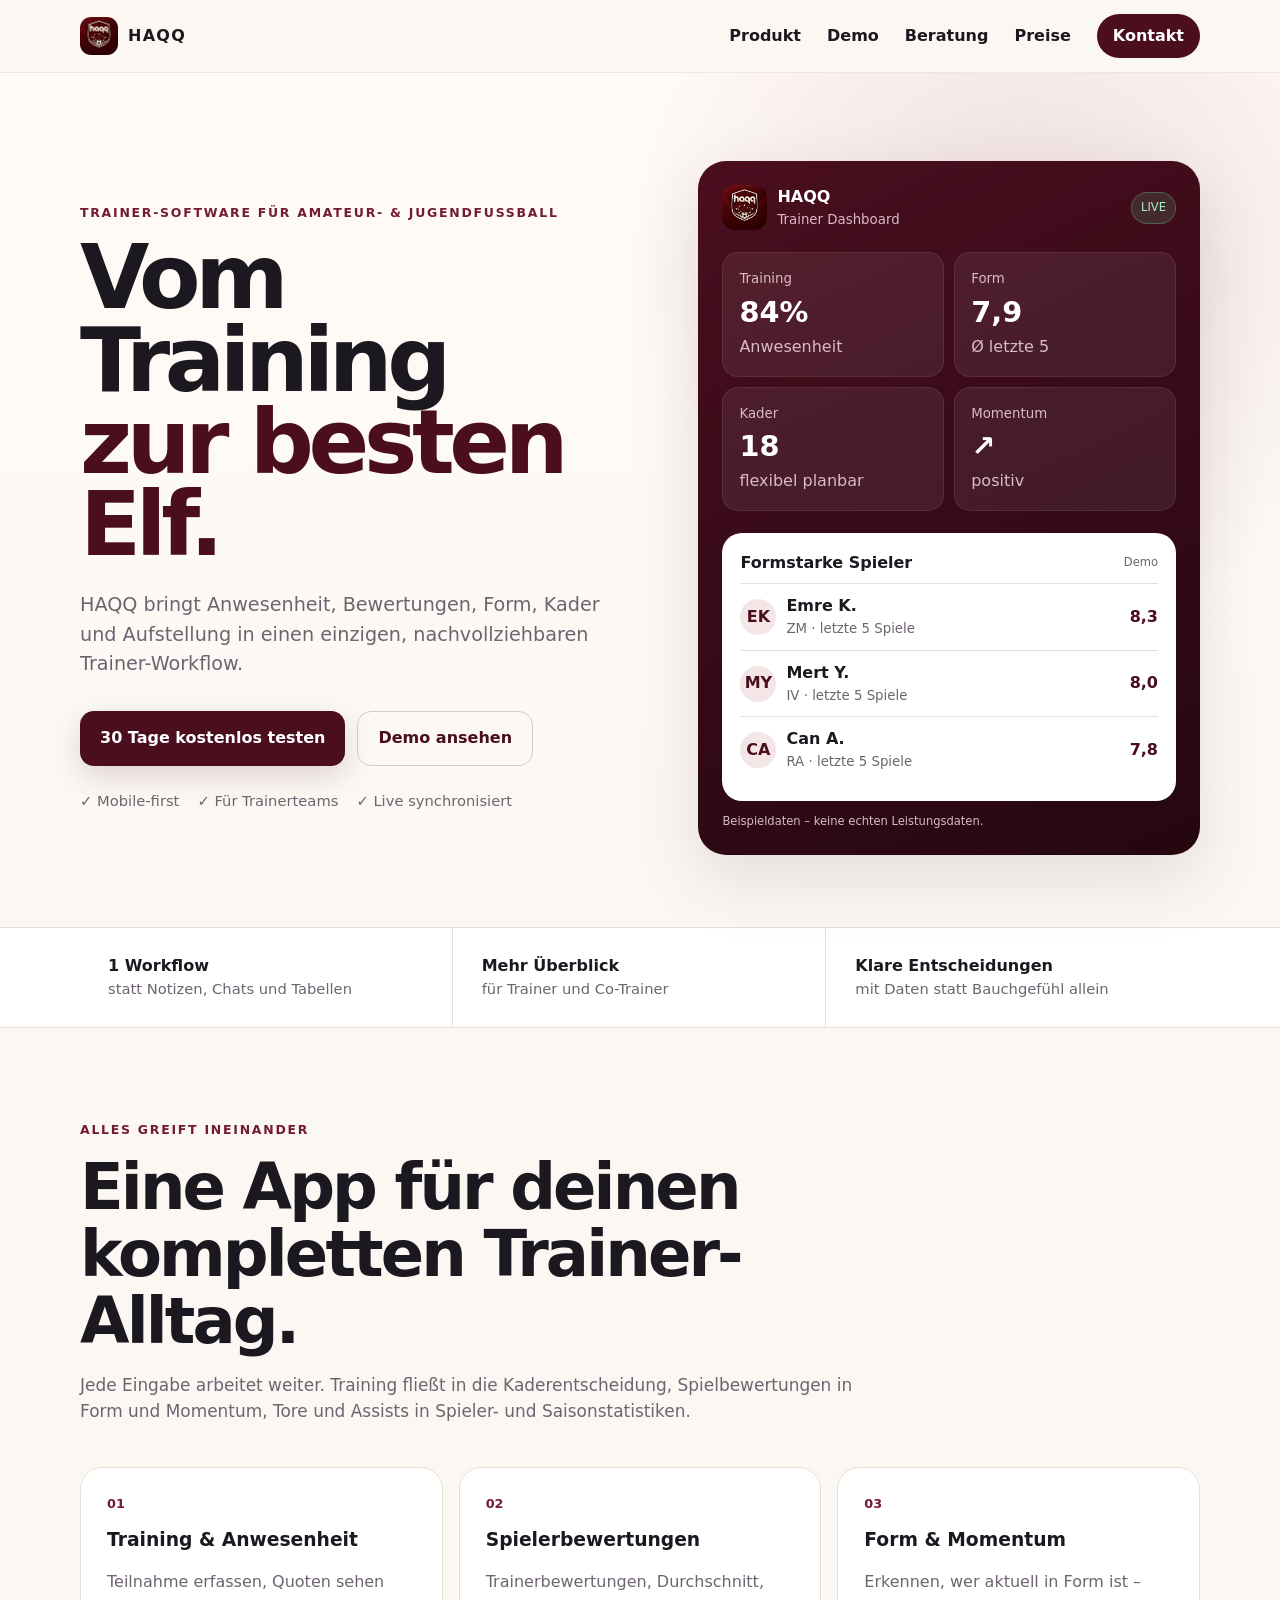
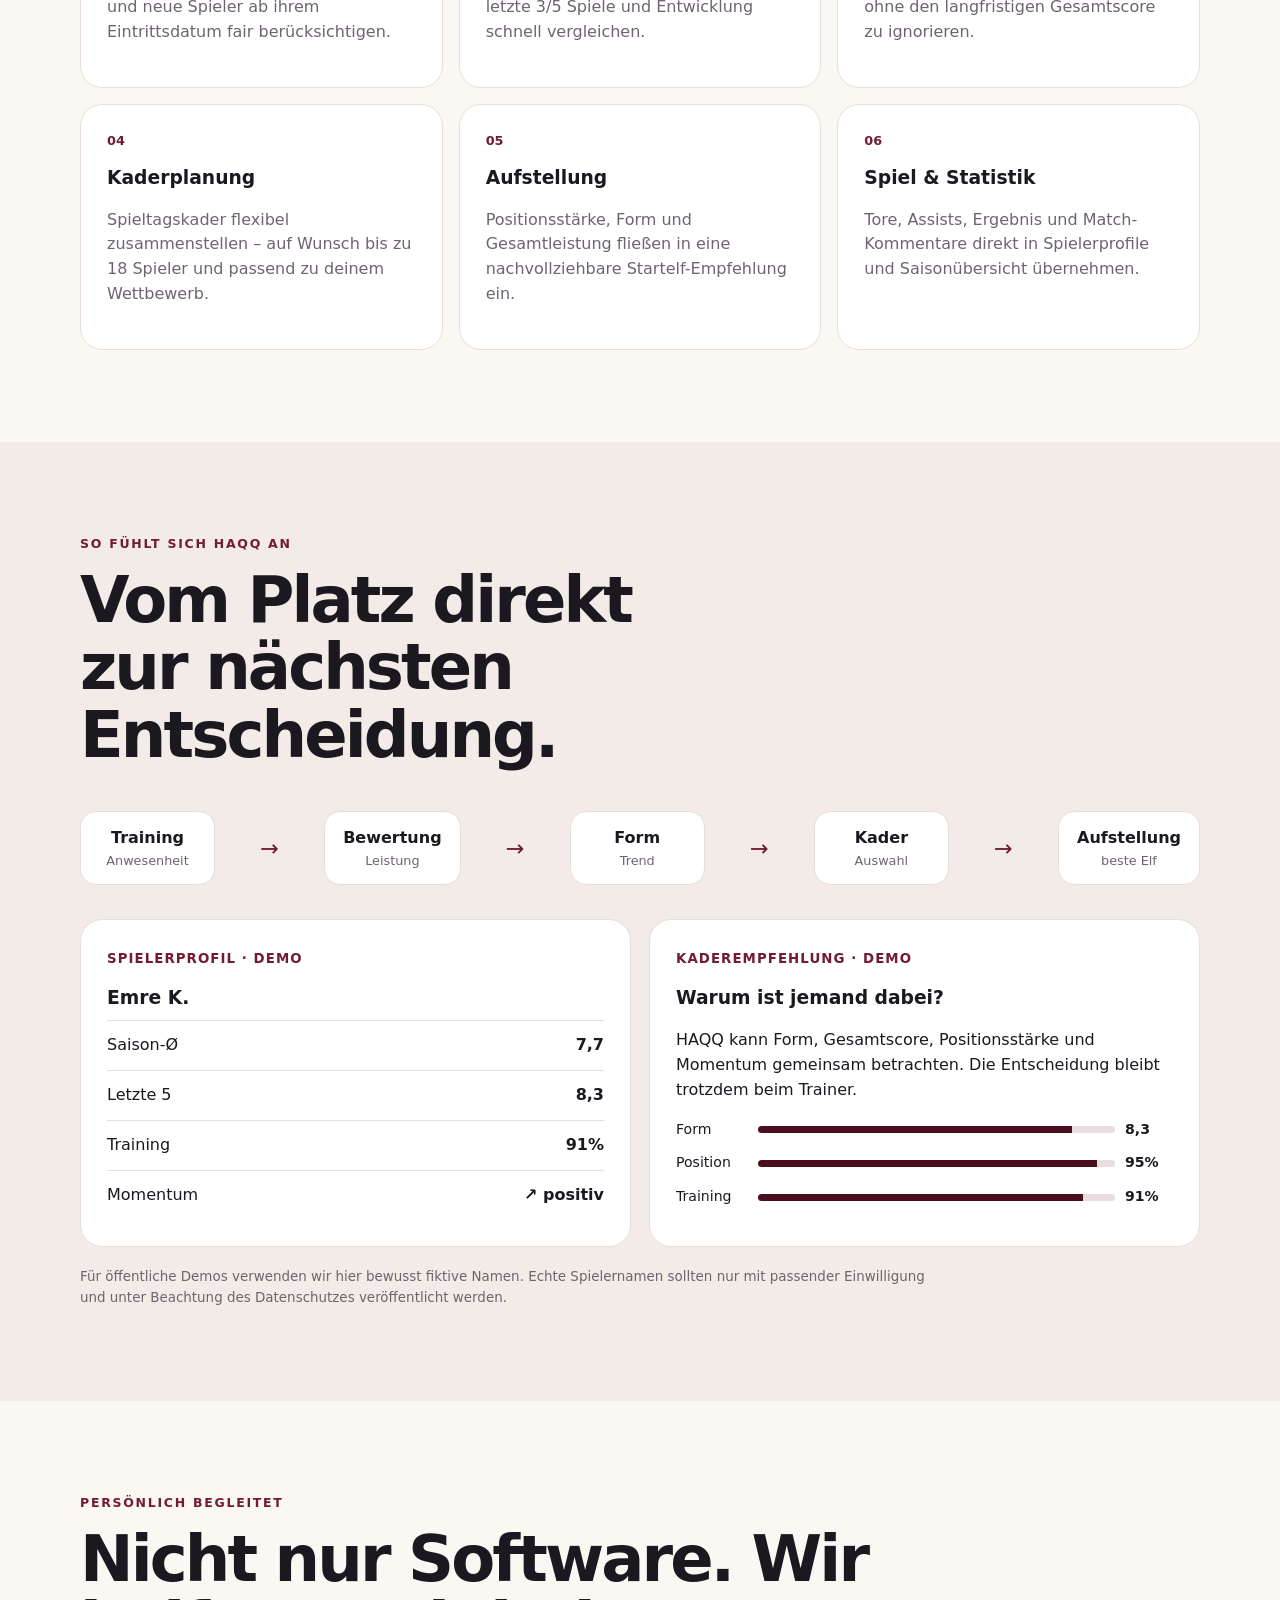
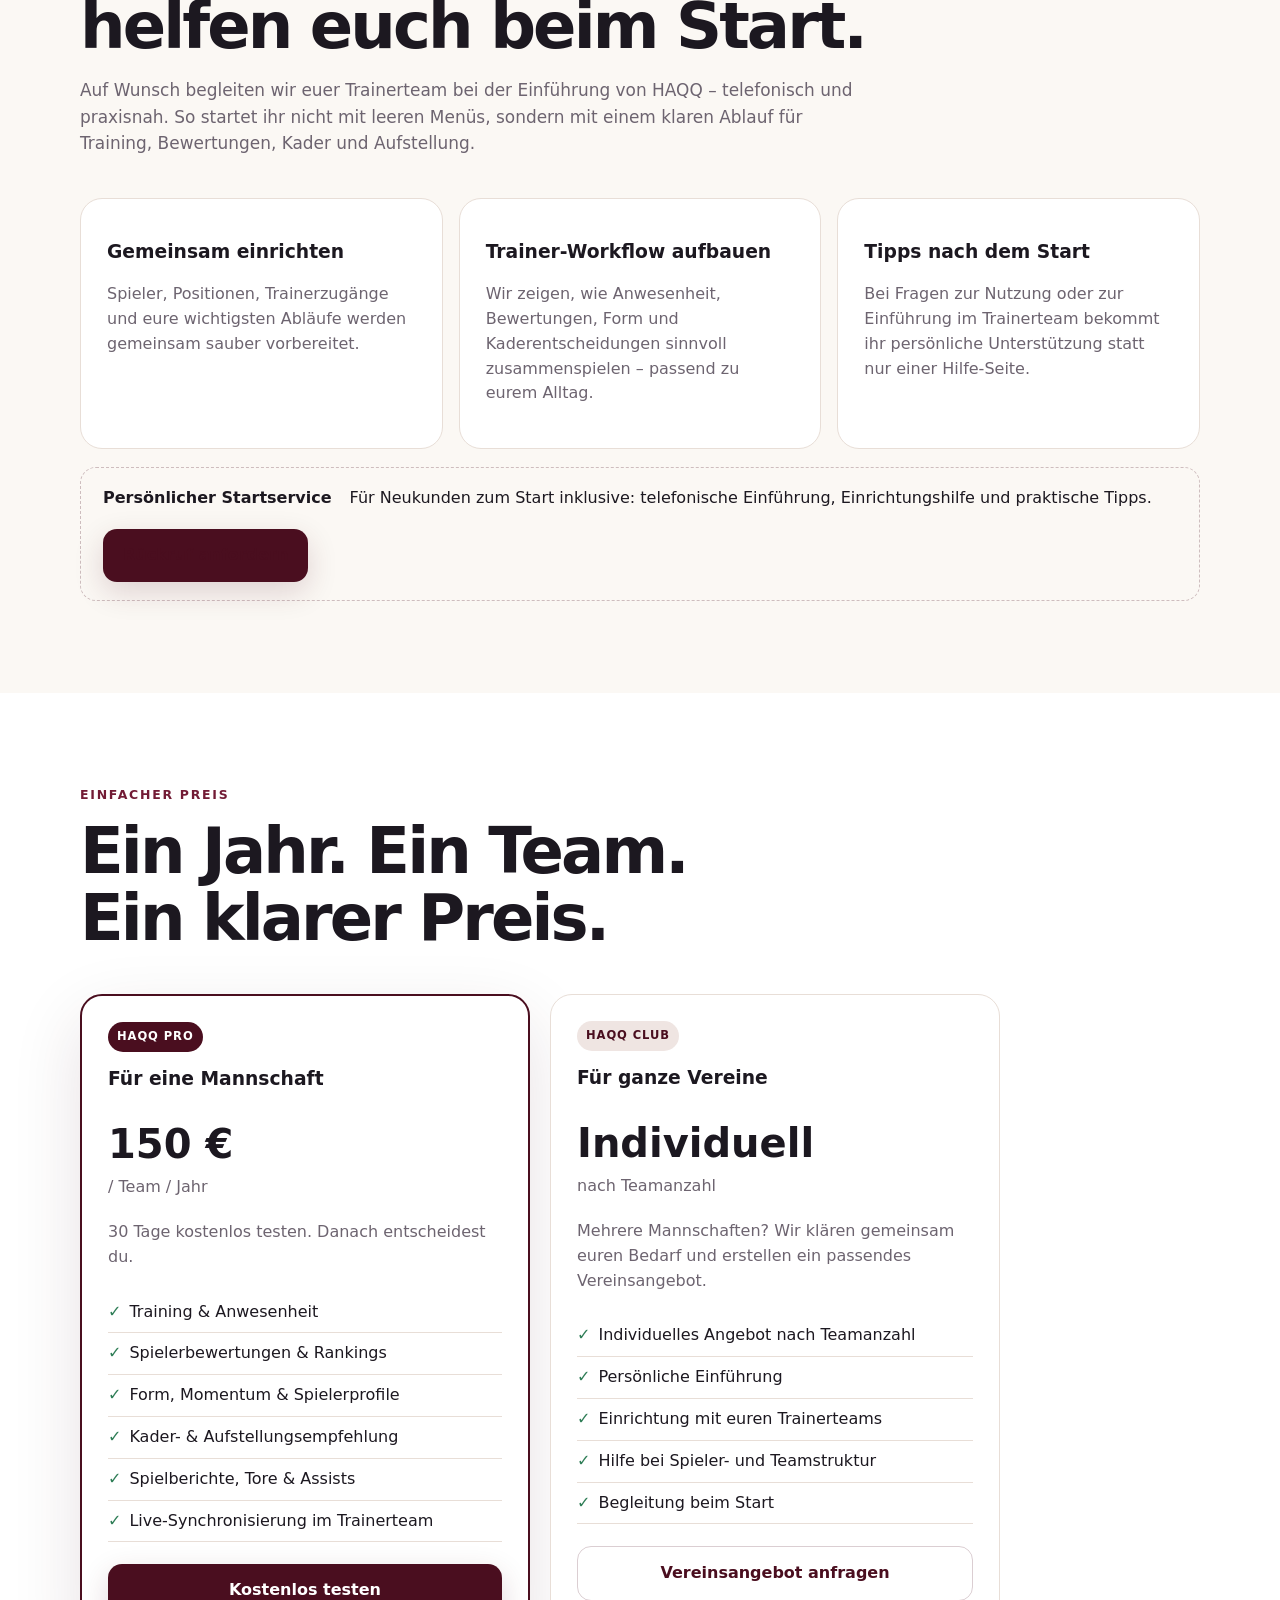
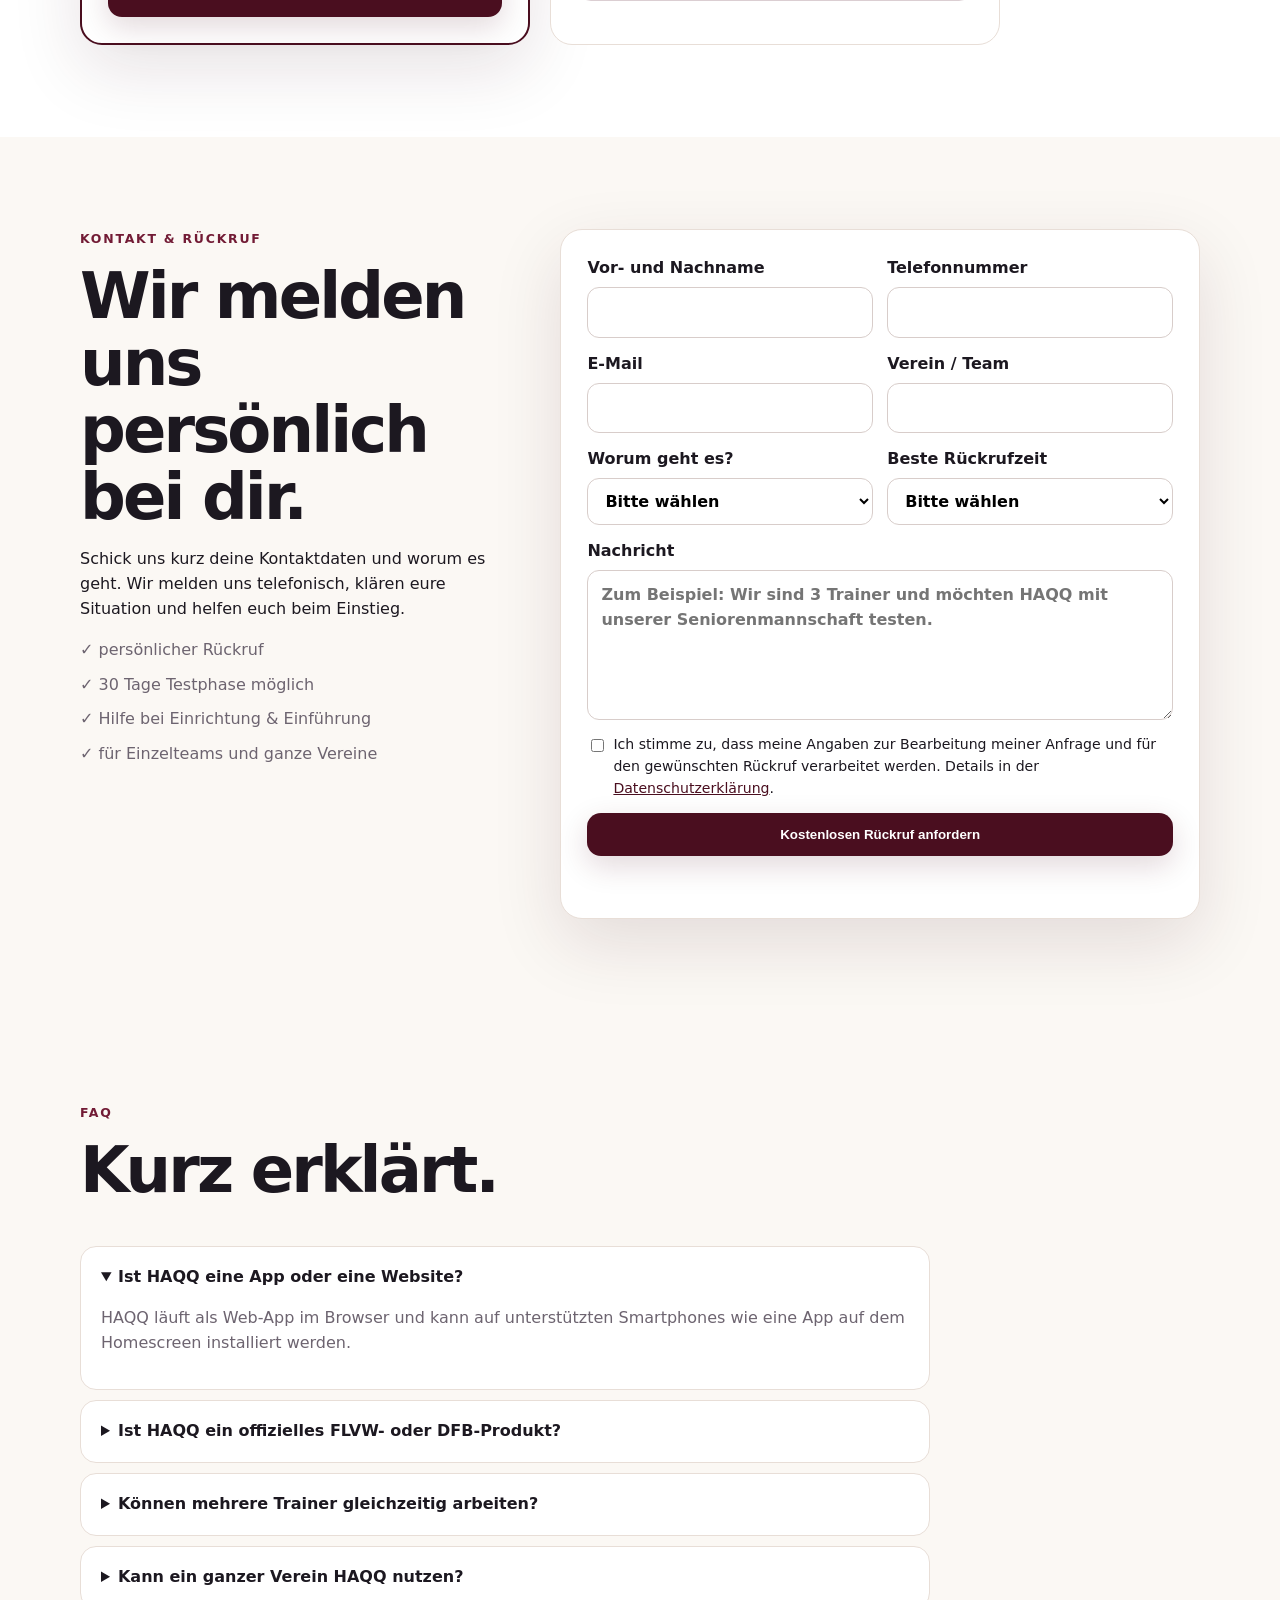
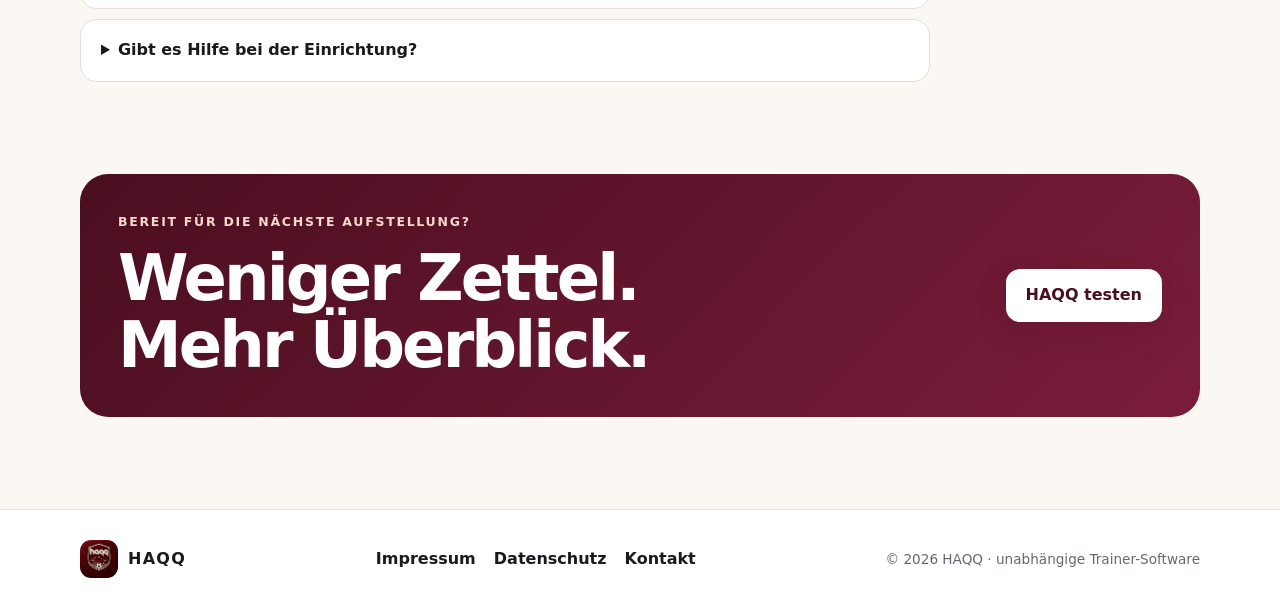
==== commit db542979: "Add files via upload" ====
--- a/index.html
+++ b/index.html
@@ -25,7 +25,7 @@
       <nav class="nav-links" aria-label="Hauptnavigation">
         <a href="#produkt">Produkt</a>
         <a href="#demo">Demo</a>
-        <a href="#regeln">Regeln</a>
+        <a href="#beratung">Beratung</a>
         <a href="#preise">Preise</a>
         <a href="#kontakt" class="nav-cta">Kontakt</a>
       </nav>
@@ -131,21 +131,21 @@
       </div>
     </section>
 
-    <section id="regeln" class="section container rules-section">
+    <section id="beratung" class="section container rules-section">
       <div class="section-head">
-        <div class="eyebrow">FLVW / WDFV</div>
-        <h2>Auf den Amateurfußball zugeschnitten – ohne falsche Regelversprechen.</h2>
-        <p>HAQQ ist ein Trainer-Werkzeug und ersetzt weder DFBnet noch den offiziellen Spielbericht. Regeln können je nach Wettbewerb, Saison und Fußballkreis abweichen.</p>
+        <div class="eyebrow">PERSÖNLICH BEGLEITET</div>
+        <h2>Nicht nur Software. Wir helfen euch beim Start.</h2>
+        <p>Auf Wunsch begleiten wir euer Trainerteam bei der Einführung von HAQQ – telefonisch und praxisnah. So startet ihr nicht mit leeren Menüs, sondern mit einem klaren Ablauf für Training, Bewertungen, Kader und Aufstellung.</p>
       </div>
       <div class="rules-grid">
-        <article class="rule-card"><h3>Spielerwechsel</h3><p>Die WDFV-Spielordnung sieht grundsätzlich fünf Wechsel in Pflichtspielen vor. Für Kreisligen können Landesverbände wiederholtes Ein- und Auswechseln zulassen.</p></article>
-        <article class="rule-card"><h3>Kreisliga ist lokal</h3><p>Im FLVW werden Wettbewerbe auf Kreisebene bis einschließlich Kreisliga A von den jeweiligen Kreis-Fußball-Ausschüssen organisiert. Deshalb sollte HAQQ lokale Regeln flexibel abbilden.</p></article>
-        <article class="rule-card"><h3>Kader flexibel</h3><p>HAQQ kann einen Spieltagskader bis 18 Spieler abbilden. Das ist eine App-Einstellung – maßgeblich bleiben immer die offiziellen Bestimmungen deines Wettbewerbs.</p></article>
-      </div>
-      <div class="source-box">
-        <b>Offizielle Regelquellen</b>
-        <a href="https://wdfv.de/download/wdfv-satzung-und-ordnungen/d-spielordnung.pdf" target="_blank" rel="noreferrer">WDFV-Spielordnung (aktuelle Fassung)</a>
-        <a href="https://flvw.de/de/rahmenterminkalender-fuer-die-saison-202627-verabschiedet.htm" target="_blank" rel="noreferrer">FLVW – Saison 2026/27</a>
+        <article class="rule-card"><h3>Gemeinsam einrichten</h3><p>Spieler, Positionen, Trainerzugänge und eure wichtigsten Abläufe werden gemeinsam sauber vorbereitet.</p></article>
+        <article class="rule-card"><h3>Trainer-Workflow aufbauen</h3><p>Wir zeigen, wie Anwesenheit, Bewertungen, Form und Kaderentscheidungen sinnvoll zusammenspielen – passend zu eurem Alltag.</p></article>
+        <article class="rule-card"><h3>Tipps nach dem Start</h3><p>Bei Fragen zur Nutzung oder zur Einführung im Trainerteam bekommt ihr persönliche Unterstützung statt nur einer Hilfe-Seite.</p></article>
+      </div>
+      <div class="source-box service-box">
+        <b>Persönlicher Startservice</b>
+        <span>Für Neukunden zum Start inklusive: telefonische Einführung, Einrichtungshilfe und praktische Tipps.</span>
+        <a class="btn" href="#kontakt">Rückruf anfordern</a>
       </div>
     </section>
 
@@ -175,34 +175,16 @@
             <span class="badge muted">HAQQ CLUB</span>
             <h3>Für ganze Vereine</h3>
             <div class="price"><strong>Individuell</strong><span>nach Teamanzahl</span></div>
-            <p>Mehrere Mannschaften, getrennte Teamdaten und zentrale Vereinsverwaltung.</p>
+            <p>Mehrere Mannschaften? Wir klären gemeinsam euren Bedarf und erstellen ein passendes Vereinsangebot.</p>
             <ul>
-              <li>Mehrere Teams in einem Verein</li>
-              <li>Vereins-Admin und Trainerrollen</li>
-              <li>Getrennte Daten je Mannschaft</li>
-              <li>Vereinslogo & Branding</li>
-              <li>Einrichtung und Support</li>
+              <li>Individuelles Angebot nach Teamanzahl</li>
+              <li>Persönliche Einführung</li>
+              <li>Einrichtung mit euren Trainerteams</li>
+              <li>Hilfe bei Spieler- und Teamstruktur</li>
+              <li>Begleitung beim Start</li>
             </ul>
             <a href="#kontakt" class="btn btn-ghost full">Vereinsangebot anfragen</a>
           </article>
-        </div>
-      </div>
-    </section>
-
-    <section class="section social-section">
-      <div class="container social-grid">
-        <div>
-          <div class="eyebrow light">FÜR INSTAGRAM & TIKTOK</div>
-          <h2>Zeig nicht die App. Zeig das Trainerproblem.</h2>
-          <p>Kurze Clips funktionieren am besten, wenn sie mit einer echten Alltagssituation starten: „17 Spieler im Training – wen nehme ich Sonntag mit?“ Danach zeigst du in 10–20 Sekunden, wie HAQQ die Daten bündelt.</p>
-        </div>
-        <div class="hook-card">
-          <small>BEISPIEL-HOOK</small>
-          <b>„Du hast 18 Spieler – aber nur 11 starten. Wie entscheidest du fair?“</b>
-          <span>→ Training zeigen</span>
-          <span>→ Form zeigen</span>
-          <span>→ Kaderempfehlung zeigen</span>
-          <span>→ CTA: „HAQQ 30 Tage testen“</span>
         </div>
       </div>
     </section>
@@ -210,30 +192,34 @@
     <section id="kontakt" class="section contact-section">
       <div class="container contact-grid">
         <div>
-          <div class="eyebrow">KONTAKT & TESTZUGANG</div>
-          <h2>Willst du HAQQ mit deinem Team testen?</h2>
-          <p>Schick kurz Mannschaft, Verein und dein Anliegen. Für Vereinslösungen kannst du direkt die Anzahl der Teams nennen.</p>
+          <div class="eyebrow">KONTAKT & RÜCKRUF</div>
+          <h2>Wir melden uns persönlich bei dir.</h2>
+          <p>Schick uns kurz deine Kontaktdaten und worum es geht. Wir melden uns telefonisch, klären eure Situation und helfen euch beim Einstieg.</p>
           <div class="contact-points">
-            <span>✓ 30 Tage Testphase</span>
-            <span>✓ keine Zahlungsdaten für die Anfrage nötig</span>
-            <span>✓ Einzelteam oder kompletter Verein</span>
+            <span>✓ persönlicher Rückruf</span>
+            <span>✓ 30 Tage Testphase möglich</span>
+            <span>✓ Hilfe bei Einrichtung & Einführung</span>
+            <span>✓ für Einzelteams und ganze Vereine</span>
           </div>
         </div>
 
         <form id="contactForm" class="contact-form" novalidate>
           <div class="form-row">
             <label>Vor- und Nachname<input name="name" autocomplete="name" required /></label>
+            <label>Telefonnummer<input name="phone" type="tel" autocomplete="tel" required /></label>
+          </div>
+          <div class="form-row">
             <label>E-Mail<input name="email" type="email" autocomplete="email" required /></label>
+            <label>Verein / Team<input name="club" required /></label>
           </div>
           <div class="form-row">
-            <label>Verein / Team<input name="club" required /></label>
-            <label>Interesse<select name="interest" required><option value="">Bitte wählen</option><option>HAQQ Pro – Einzelteam</option><option>HAQQ Club – mehrere Teams</option><option>Demo / Rückfrage</option></select></label>
+            <label>Worum geht es?<select name="interest" required><option value="">Bitte wählen</option><option>HAQQ für eine Mannschaft testen</option><option>HAQQ für mehrere Mannschaften / Verein</option><option>Persönliche Einrichtung & Beratung</option><option>Rückruf / allgemeine Frage</option></select></label>
+            <label>Beste Rückrufzeit<select name="callback" required><option value="">Bitte wählen</option><option>Vormittags</option><option>Nachmittags</option><option>Abends</option><option>Flexibel</option></select></label>
           </div>
           <label>Nachricht<textarea name="message" rows="5" placeholder="Zum Beispiel: Wir sind 3 Trainer und möchten HAQQ mit unserer Seniorenmannschaft testen." required></textarea></label>
-          <label class="check"><input type="checkbox" name="privacy" required /> <span>Ich stimme zu, dass meine Angaben zur Bearbeitung der Anfrage verarbeitet werden. Details in der <a href="datenschutz.html">Datenschutzerklärung</a>.</span></label>
-          <button class="btn full" type="submit">Anfrage senden</button>
+          <label class="check"><input type="checkbox" name="privacy" required /> <span>Ich stimme zu, dass meine Angaben zur Bearbeitung meiner Anfrage und für den gewünschten Rückruf verarbeitet werden. Details in der <a href="datenschutz.html">Datenschutzerklärung</a>.</span></label>
+          <button class="btn full" type="submit">Kostenlosen Rückruf anfordern</button>
           <p id="formStatus" class="form-status" role="status"></p>
-          <small class="form-hint">Das Formular nutzt eine Vercel-Funktion. Vor dem Livegang müssen in Vercel zwei E-Mail-Umgebungsvariablen gesetzt werden; Anleitung liegt bei.</small>
         </form>
       </div>
     </section>
@@ -245,8 +231,8 @@
           <details open><summary>Ist HAQQ eine App oder eine Website?</summary><p>HAQQ läuft als Web-App im Browser und kann auf unterstützten Smartphones wie eine App auf dem Homescreen installiert werden.</p></details>
           <details><summary>Ist HAQQ ein offizielles FLVW- oder DFB-Produkt?</summary><p>Nein. HAQQ ist ein unabhängiges Trainer-Werkzeug. DFBnet, offizielle Spielberichte und die jeweiligen Wettbewerbsbestimmungen bleiben maßgeblich.</p></details>
           <details><summary>Können mehrere Trainer gleichzeitig arbeiten?</summary><p>Ja. Teamdaten können live synchronisiert werden, damit Trainer und Co-Trainer denselben Stand sehen.</p></details>
-          <details><summary>Kann ein ganzer Verein HAQQ nutzen?</summary><p>Das ist als HAQQ Club vorgesehen: mehrere Teams, getrennte Mannschaftsdaten, Rollen und zentrale Vereinsverwaltung.</p></details>
-          <details><summary>Warum keine festen FLVW-Regeln in der App?</summary><p>Weil Regeln je nach Spielklasse, Fußballkreis und Saison variieren können. HAQQ soll diese Unterschiede flexibel abbilden statt pauschale Regeln zu behaupten.</p></details>
+          <details><summary>Kann ein ganzer Verein HAQQ nutzen?</summary><p>Ja, Vereine können ein individuelles Angebot anfragen. Wir klären Teamanzahl, Einführung und die passende Einrichtung persönlich.</p></details>
+          <details><summary>Gibt es Hilfe bei der Einrichtung?</summary><p>Ja. Auf Wunsch begleiten wir euch telefonisch bei der Ersteinrichtung und geben praktische Tipps für euren Trainer-Workflow.</p></details>
         </div>
       </div>
     </section>
